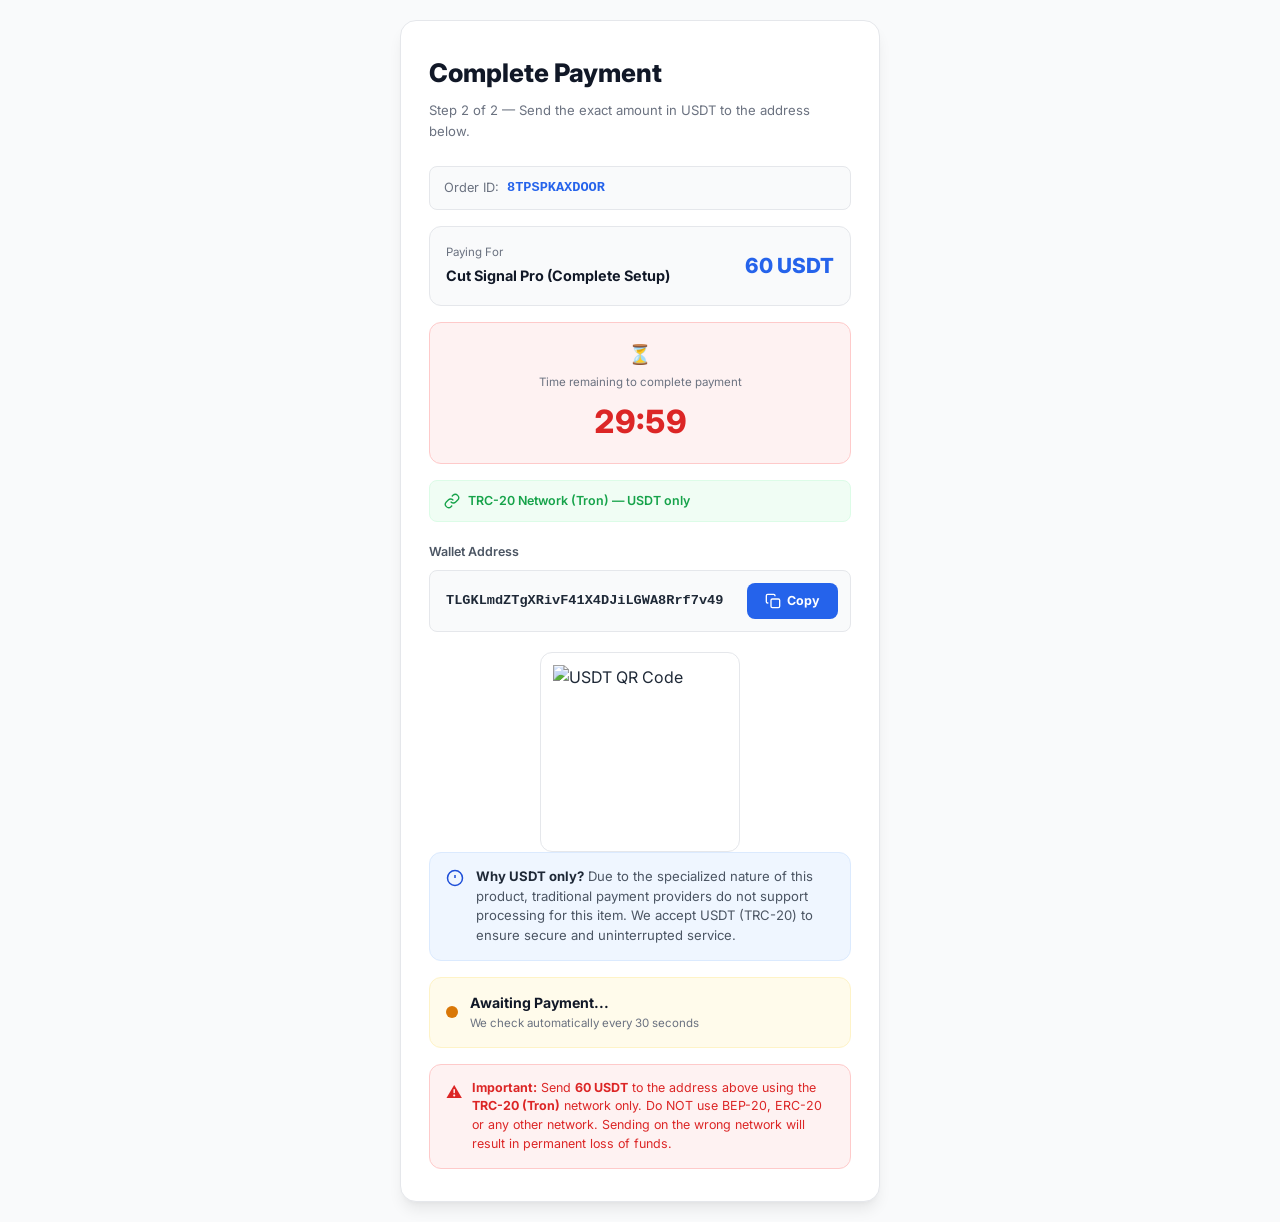
==== payment.html @ 8d777e52 "Add files via upload" ====
<!DOCTYPE html>
<html lang="en">
<head>
    <meta charset="UTF-8">
    <meta name="viewport" content="width=device-width, initial-scale=1.0">
    <title>Complete Payment - Cut Signal Pro</title>
    <link rel="preconnect" href="https://fonts.googleapis.com">
    <link rel="preconnect" href="https://fonts.gstatic.com" crossorigin>
    <link href="https://fonts.googleapis.com/css2?family=Inter:wght@300;400;500;600;700;800;900&display=swap" rel="stylesheet">
    <link rel="stylesheet" href="styles.css">
</head>
<body class="payment-page">

    <div class="payment-wrapper">
        <div class="payment-container">

            <!-- Title -->
            <h1 class="pay-title">Complete Payment</h1>
            <p class="pay-subtitle">Step 2 of 2 — Send the exact amount in USDT to the address below.</p>

            <!-- Order ID -->
            <div class="pay-order-id">
                <span class="pay-order-id__label">Order ID:</span>
                <span class="pay-order-id__value" id="orderId">76ZPMTJX3MH2</span>
            </div>

            <!-- Paying For -->
            <div class="pay-for">
                <div class="pay-for__left">
                    <span class="pay-for__label">Paying For</span>
                    <span class="pay-for__product">Cut Signal Pro (Complete Setup)</span>
                </div>
                <div class="pay-for__right">
                    <span class="pay-for__amount">60 USDT</span>
                </div>
            </div>

            <!-- Countdown Timer -->
            <div class="pay-timer">
                <div class="pay-timer__icon">⏳</div>
                <span class="pay-timer__label">Time remaining to complete payment</span>
                <div class="pay-timer__time" id="payCountdown">29:43</div>
            </div>

            <!-- Network Badge -->
            <div class="pay-network">
                <svg viewBox="0 0 24 24" fill="none" stroke="currentColor" stroke-width="2" width="16" height="16"><path d="M10 13a5 5 0 0 0 7.54.54l3-3a5 5 0 0 0-7.07-7.07l-1.72 1.71"/><path d="M14 11a5 5 0 0 0-7.54-.54l-3 3a5 5 0 0 0 7.07 7.07l1.71-1.71"/></svg>
                <span>TRC-20 Network (Tron) — USDT only</span>
            </div>

            <!-- Wallet Address with QR -->
            <div class="pay-wallet">
                <label class="pay-wallet__label">Wallet Address</label>
                <div class="pay-wallet__box">
                    <code class="pay-wallet__address" id="walletAddress">TLGKLmdZTgXRivF41X4DJiLGWA8Rrf7v49</code>
                    <button class="pay-wallet__copy" onclick="copyWallet()">
                        <svg viewBox="0 0 24 24" fill="none" stroke="currentColor" stroke-width="2" width="16" height="16"><rect x="9" y="9" width="13" height="13" rx="2" ry="2"/><path d="M5 15H4a2 2 0 0 1-2-2V4a2 2 0 0 1 2-2h9a2 2 0 0 1 2 2v1"/></svg>
                        <span id="copyText">Copy</span>
                    </button>
                </div>
                <div class="pay-qr">
                    <img id="qrCode" src="https://api.qrserver.com/v1/create-qr-code/?size=200x200&data=TLGKLmdZTgXRivF41X4DJiLGWA8Rrf7v49&bgcolor=ffffff&color=000000" alt="USDT QR Code" width="200" height="200">
                </div>
            </div>

            <!-- USDT Only Notice -->
            <div class="pay-usdt-notice">
                <svg viewBox="0 0 24 24" fill="none" stroke="currentColor" stroke-width="2" width="18" height="18"><circle cx="12" cy="12" r="10"/><line x1="12" y1="8" x2="12" y2="12"/><line x1="12" y1="16" x2="12.01" y2="16"/></svg>
                <div class="pay-usdt-notice__text">
                    <strong>Why USDT only?</strong> Due to the specialized nature of this product, traditional payment providers do not support processing for this item. We accept USDT (TRC-20) to ensure secure and uninterrupted service.
                </div>
            </div>

            <!-- Awaiting Status -->
            <div class="pay-status">
                <div class="pay-status__dot"></div>
                <div class="pay-status__content">
                    <strong>Awaiting Payment...</strong>
                    <span>We check automatically every 30 seconds</span>
                </div>
            </div>

            <!-- Important Warning -->
            <div class="pay-warning">
                <div class="pay-warning__icon">⚠️</div>
                <div class="pay-warning__content">
                    <strong>Important:</strong> Send <strong>60 USDT</strong> to the address above using the <strong>TRC-20 (Tron)</strong> network only. Do NOT use BEP-20, ERC-20 or any other network. Sending on the wrong network will result in permanent loss of funds.
                </div>
            </div>

        </div>
    </div>

    <script src="script.js"></script>
    <script>
        const walletAddr = 'TLGKLmdZTgXRivF41X4DJiLGWA8Rrf7v49';

        // Countdown Timer (30 minutes)
        let totalSeconds = 30 * 60;
        const countdownEl = document.getElementById('payCountdown');

        function updatePayCountdown() {
            if (totalSeconds <= 0) return;
            totalSeconds--;
            const m = Math.floor(totalSeconds / 60);
            const s = totalSeconds % 60;
            countdownEl.textContent = String(m).padStart(2, '0') + ':' + String(s).padStart(2, '0');
        }
        setInterval(updatePayCountdown, 1000);

        // Generate random Order ID
        const chars = 'ABCDEFGHIJKLMNOPQRSTUVWXYZ0123456789';
        let orderId = '';
        for (let i = 0; i < 12; i++) orderId += chars[Math.floor(Math.random() * chars.length)];
        document.getElementById('orderId').textContent = orderId;

        // Copy wallet
        function copyWallet() {
            navigator.clipboard.writeText(walletAddr).then(() => {
                const btn = document.getElementById('copyText');
                btn.textContent = 'Copied!';
                setTimeout(() => btn.textContent = 'Copy', 2500);
            });
        }
    </script>
</body>
</html>
---- styles.css ----
/* ============================================
   Cut Signal Pro - Trusted Professional Design
   ============================================ */

*, *::before, *::after { margin: 0; padding: 0; box-sizing: border-box; }

html { scroll-behavior: smooth; font-size: 16px; }

:root {
    --blue-600: #2563eb;
    --blue-700: #1d4ed8;
    --blue-50: #eff6ff;
    --blue-100: #dbeafe;
    --green-600: #16a34a;
    --green-50: #f0fdf4;
    --green-100: #dcfce7;
    --red-600: #dc2626;
    --red-50: #fef2f2;
    --amber-600: #d97706;
    --amber-50: #fffbeb;
    --amber-100: #fef3c7;
    --gray-50: #f9fafb;
    --gray-100: #f3f4f6;
    --gray-200: #e5e7eb;
    --gray-300: #d1d5db;
    --gray-400: #9ca3af;
    --gray-500: #6b7280;
    --gray-600: #4b5563;
    --gray-700: #374151;
    --gray-800: #1f2937;
    --gray-900: #111827;
    --white: #ffffff;
    --shadow-sm: 0 1px 2px rgba(0,0,0,0.05);
    --shadow-md: 0 4px 6px -1px rgba(0,0,0,0.07), 0 2px 4px -2px rgba(0,0,0,0.05);
    --shadow-lg: 0 10px 15px -3px rgba(0,0,0,0.08), 0 4px 6px -4px rgba(0,0,0,0.05);
    --shadow-xl: 0 20px 25px -5px rgba(0,0,0,0.08), 0 8px 10px -6px rgba(0,0,0,0.04);
    --radius: 12px;
    --radius-sm: 8px;
    --radius-lg: 16px;
}

body {
    font-family: 'Inter', -apple-system, BlinkMacSystemFont, 'Segoe UI', sans-serif;
    color: var(--gray-800);
    background: var(--white);
    line-height: 1.6;
    overflow-x: hidden;
    -webkit-font-smoothing: antialiased;
}

.container { max-width: 1200px; margin: 0 auto; padding: 0 24px; }
img { max-width: 100%; height: auto; display: block; }
a { text-decoration: none; color: inherit; }

/* === Top Bar === */
.urgency-bar {
    background: var(--blue-600);
    color: #fff;
    padding: 10px 20px;
    text-align: center;
    position: sticky;
    top: 0;
    z-index: 1000;
}

.urgency-bar__inner {
    display: flex;
    align-items: center;
    justify-content: center;
    gap: 14px;
    flex-wrap: wrap;
}

.urgency-bar__flash {
    background: rgba(255,255,255,0.2);
    color: #fff;
    padding: 4px 14px;
    border-radius: 20px;
    font-weight: 700;
    font-size: 0.7rem;
    letter-spacing: 1px;
}

.urgency-bar__text { font-weight: 500; font-size: 0.85rem; }

.countdown { display: flex; align-items: center; gap: 4px; }
.countdown__block { display: flex; flex-direction: column; align-items: center; }
.countdown__number {
    background: rgba(255,255,255,0.2);
    padding: 4px 8px;
    border-radius: 6px;
    font-weight: 800;
    font-size: 0.9rem;
    min-width: 34px;
    text-align: center;
}
.countdown__label { font-size: 0.55rem; font-weight: 600; letter-spacing: 1px; margin-top: 2px; opacity: 0.8; }
.countdown__sep { font-weight: 800; font-size: 1rem; }

/* === Sticky CTA === */
.sticky-cta {
    display: none;
    position: fixed;
    bottom: 0;
    left: 0;
    right: 0;
    background: var(--white);
    border-top: 1px solid var(--gray-200);
    padding: 12px 20px;
    z-index: 999;
    box-shadow: 0 -4px 12px rgba(0,0,0,0.06);
}

.sticky-cta__inner {
    display: flex;
    align-items: center;
    justify-content: space-between;
    max-width: 600px;
    margin: 0 auto;
}

.sticky-cta__old { text-decoration: line-through; color: var(--gray-400); font-size: 0.85rem; }
.sticky-cta__current { font-weight: 800; font-size: 1.15rem; color: var(--blue-600); margin-left: 8px; }

.sticky-cta__btn {
    background: var(--blue-600);
    color: #fff;
    padding: 12px 32px;
    border-radius: var(--radius-sm);
    font-weight: 700;
    font-size: 0.85rem;
    letter-spacing: 0.5px;
    transition: background 0.2s;
}

.sticky-cta__btn:hover { background: var(--blue-700); }

/* === Hero === */
.hero {
    padding: 50px 0 70px;
    background: linear-gradient(180deg, var(--gray-50) 0%, var(--white) 100%);
}

.hero__grid {
    display: grid;
    grid-template-columns: 1fr 1fr;
    gap: 60px;
    align-items: start;
}

.hero__media { position: relative; }

.hero__badge {
    position: absolute;
    top: 16px;
    left: 16px;
    background: var(--red-600);
    color: #fff;
    padding: 8px 18px;
    border-radius: var(--radius-sm);
    font-weight: 700;
    font-size: 0.95rem;
    z-index: 10;
}

.hero__main-image {
    background: var(--white);
    border: 1px solid var(--gray-200);
    border-radius: var(--radius-lg);
    overflow: hidden;
    margin-bottom: 12px;
}

.hero__main-image img {
    width: 100%;
    height: auto;
    min-height: 300px;
    object-fit: contain;
    transition: opacity 0.3s;
    padding: 20px;
}

.hero__thumbs { display: flex; gap: 10px; }

.hero__thumb {
    flex: 1;
    border: 2px solid var(--gray-200);
    border-radius: var(--radius-sm);
    overflow: hidden;
    cursor: pointer;
    background: var(--white);
    padding: 0;
    transition: border-color 0.2s;
}

.hero__thumb.active, .hero__thumb:hover { border-color: var(--blue-600); }
.hero__thumb img { width: 100%; aspect-ratio: 1; object-fit: cover; }

.hero__video {
    margin-top: 20px;
    border-radius: var(--radius-lg);
    overflow: hidden;
    border: 1px solid var(--gray-200);
}

.hero__video video { width: 100%; display: block; }

/* === Hero Content === */
.hero__rating { display: flex; align-items: center; gap: 8px; margin-bottom: 14px; }
.stars { display: flex; gap: 2px; }
.star { width: 18px; height: 18px; fill: #f59e0b; }
.hero__rating-text { font-size: 0.85rem; color: var(--gray-500); }

.hero__title {
    font-size: 2.8rem;
    font-weight: 800;
    line-height: 1.1;
    margin-bottom: 6px;
    letter-spacing: -0.02em;
    color: var(--gray-900);
}

.hero__subtitle { font-size: 1.05rem; color: var(--gray-500); margin-bottom: 24px; }

.hero__benefits { display: flex; flex-direction: column; gap: 10px; margin-bottom: 20px; }

.hero__benefit {
    display: flex;
    align-items: center;
    gap: 12px;
    font-size: 0.92rem;
    font-weight: 500;
    color: var(--gray-700);
}

.hero__benefit-icon { font-size: 1.2rem; width: 28px; text-align: center; }

.hero__gift {
    display: flex;
    align-items: center;
    gap: 10px;
    background: var(--amber-50);
    border: 1px solid var(--amber-100);
    padding: 12px 16px;
    border-radius: var(--radius-sm);
    margin-bottom: 24px;
    font-weight: 600;
    font-size: 0.88rem;
    color: var(--amber-600);
}

.hero__gift-icon { font-size: 1.3rem; }

/* === Buy Box === */
.buybox {
    background: var(--white);
    border: 1px solid var(--gray-200);
    border-radius: var(--radius-lg);
    padding: 28px;
    box-shadow: var(--shadow-lg);
}

.buybox__price { margin-bottom: 20px; }
.buybox__old-price { text-decoration: line-through; color: var(--gray-400); font-size: 1.05rem; margin-right: 10px; }
.buybox__current-price { font-size: 2.4rem; font-weight: 800; color: var(--gray-900); }

.buybox__save {
    background: var(--red-50);
    color: var(--red-600);
    padding: 4px 12px;
    border-radius: 6px;
    font-size: 0.75rem;
    font-weight: 700;
    display: inline-block;
    margin-top: 8px;
}

.buybox__product-card {
    background: var(--blue-50);
    border: 2px solid var(--blue-600);
    border-radius: var(--radius);
    padding: 20px;
    margin-bottom: 20px;
}

.buybox__product-header { display: flex; align-items: center; justify-content: space-between; margin-bottom: 4px; }
.buybox__product-title { font-size: 1.1rem; font-weight: 700; color: var(--gray-900); }

.buybox__product-badge {
    background: var(--blue-600);
    color: #fff;
    padding: 4px 10px;
    border-radius: 6px;
    font-size: 0.65rem;
    font-weight: 700;
    letter-spacing: 1px;
}

.buybox__product-sub { font-size: 0.82rem; color: var(--gray-500); margin-bottom: 16px; }

.buybox__bundle-items { display: flex; align-items: center; justify-content: center; gap: 8px; flex-wrap: wrap; }

.buybox__bundle-item {
    display: flex;
    flex-direction: column;
    align-items: center;
    gap: 6px;
    flex: 1;
    min-width: 100px;
    text-align: center;
}

.buybox__bundle-item img {
    width: 70px;
    height: 70px;
    object-fit: contain;
    background: var(--white);
    border-radius: 10px;
    padding: 6px;
    border: 1px solid var(--gray-200);
}

.buybox__bundle-doc {
    width: 70px;
    height: 70px;
    background: var(--white);
    border-radius: 10px;
    display: flex;
    align-items: center;
    justify-content: center;
    border: 1px solid var(--gray-200);
}

.buybox__bundle-doc svg { width: 32px; height: 32px; stroke: var(--gray-600); }
.buybox__bundle-item span { font-size: 0.72rem; font-weight: 600; color: var(--gray-600); }
.buybox__bundle-plus { font-size: 1.2rem; font-weight: 800; color: var(--gray-400); flex-shrink: 0; }

.buybox__shipping {
    display: flex;
    align-items: center;
    gap: 8px;
    padding: 14px 0;
    border-top: 1px solid var(--gray-200);
    font-size: 0.82rem;
    color: var(--green-600);
    font-weight: 600;
}

.buybox__shipping-icon { width: 18px; height: 18px; flex-shrink: 0; }

.buybox__cta {
    width: 100%;
    display: flex;
    align-items: center;
    justify-content: center;
    gap: 10px;
    background: var(--blue-600);
    color: #fff;
    border: none;
    padding: 18px 32px;
    border-radius: var(--radius);
    font-size: 1.05rem;
    font-weight: 700;
    letter-spacing: 0.5px;
    cursor: pointer;
    transition: background 0.2s;
    margin-top: 16px;
    font-family: inherit;
}

.buybox__cta:hover { background: var(--blue-700); }
.buybox__cta-icon { width: 20px; height: 20px; }

.buybox__usdt-notice {
    display: flex;
    align-items: flex-start;
    gap: 10px;
    background: var(--amber-50);
    border: 1px solid var(--amber-100);
    padding: 14px;
    border-radius: var(--radius-sm);
    margin-top: 16px;
    font-size: 0.78rem;
    color: var(--amber-600);
    line-height: 1.5;
}

.buybox__usdt-notice svg { width: 20px; height: 20px; flex-shrink: 0; stroke: var(--amber-600); margin-top: 1px; }

.buybox__guarantee {
    display: flex;
    align-items: center;
    justify-content: center;
    gap: 8px;
    margin-top: 14px;
    font-size: 0.82rem;
    color: var(--green-600);
    font-weight: 600;
}

.buybox__guarantee svg { width: 18px; height: 18px; }

/* === Social Proof === */
.social-proof {
    background: var(--gray-50);
    border-top: 1px solid var(--gray-200);
    border-bottom: 1px solid var(--gray-200);
    padding: 36px 0;
}

.social-proof__grid { display: flex; align-items: center; justify-content: center; gap: 40px; flex-wrap: wrap; }
.social-proof__item { text-align: center; }
.social-proof__number { display: block; font-size: 1.5rem; font-weight: 800; color: var(--gray-900); }
.social-proof__label { display: block; font-size: 0.78rem; color: var(--gray-500); margin-top: 4px; }
.social-proof__divider { width: 1px; height: 40px; background: var(--gray-300); }

/* === Section Titles === */
.section-title {
    font-size: 2.2rem;
    font-weight: 800;
    text-align: center;
    margin-bottom: 8px;
    letter-spacing: -0.02em;
    color: var(--gray-900);
}

.section-subtitle { text-align: center; color: var(--gray-500); font-size: 0.95rem; margin-bottom: 40px; }

/* === Features === */
.features { padding: 80px 0; }

.features__grid { display: grid; grid-template-columns: repeat(4, 1fr); gap: 24px; }

.feature-card {
    background: var(--white);
    border: 1px solid var(--gray-200);
    border-radius: var(--radius-lg);
    padding: 32px 24px;
    text-align: center;
    transition: box-shadow 0.2s, transform 0.2s;
}

.feature-card:hover {
    box-shadow: var(--shadow-lg);
    transform: translateY(-2px);
}

.feature-card__icon {
    width: 56px;
    height: 56px;
    background: var(--blue-50);
    border-radius: 14px;
    display: flex;
    align-items: center;
    justify-content: center;
    margin: 0 auto 16px;
}

.feature-card__icon svg { width: 26px; height: 26px; stroke: var(--blue-600); }
.feature-card__title { font-size: 1rem; font-weight: 700; margin-bottom: 8px; color: var(--gray-900); }
.feature-card__text { font-size: 0.85rem; color: var(--gray-500); line-height: 1.5; }

/* === Infographic === */
.infographic { padding: 60px 0; background: var(--gray-50); }

.infographic__image {
    max-width: 900px;
    margin: 0 auto;
    border-radius: var(--radius-lg);
    overflow: hidden;
    border: 1px solid var(--gray-200);
}

/* === CTA Section === */
.cta-section { padding: 80px 0; }

.cta-section__inner {
    background: var(--blue-50);
    border: 1px solid var(--blue-100);
    border-radius: var(--radius-lg);
    padding: 60px 40px;
    text-align: center;
}

.cta-section__title { font-size: 2rem; font-weight: 800; margin-bottom: 14px; color: var(--gray-900); }
.cta-section__text { font-size: 1rem; color: var(--gray-600); max-width: 600px; margin: 0 auto 28px; line-height: 1.6; }

.cta-section__badges { display: flex; justify-content: center; gap: 28px; margin-bottom: 28px; flex-wrap: wrap; }

.trust-badge { display: flex; align-items: center; gap: 8px; font-size: 0.88rem; font-weight: 600; color: var(--gray-700); }
.trust-badge svg { width: 20px; height: 20px; stroke: var(--green-600); }

.cta-section__btn {
    display: inline-block;
    background: var(--blue-600);
    color: #fff;
    padding: 18px 48px;
    border-radius: var(--radius);
    font-weight: 700;
    font-size: 1rem;
    letter-spacing: 0.5px;
    transition: background 0.2s;
}

.cta-section__btn:hover { background: var(--blue-700); }

/* === Security === */
.security { padding: 50px 0; background: var(--gray-50); }

.security__inner {
    display: flex;
    align-items: center;
    gap: 20px;
    max-width: 700px;
    margin: 0 auto;
    background: var(--white);
    border: 1px solid var(--gray-200);
    padding: 28px;
    border-radius: var(--radius-lg);
    box-shadow: var(--shadow-sm);
}

.security__icon {
    width: 56px;
    height: 56px;
    background: var(--green-50);
    border-radius: 14px;
    display: flex;
    align-items: center;
    justify-content: center;
    flex-shrink: 0;
}

.security__icon svg { width: 28px; height: 28px; stroke: var(--green-600); }
.security__title { font-size: 1.15rem; font-weight: 700; margin-bottom: 4px; color: var(--gray-900); }
.security__text { font-size: 0.88rem; color: var(--gray-500); }

/* === Reviews === */
.reviews { padding: 80px 0; }

.reviews__grid { display: grid; grid-template-columns: repeat(3, 1fr); gap: 24px; }

.review-card {
    background: var(--white);
    border: 1px solid var(--gray-200);
    border-radius: var(--radius-lg);
    padding: 28px;
    transition: box-shadow 0.2s;
}

.review-card:hover { box-shadow: var(--shadow-lg); }
.review-card__stars { display: flex; gap: 2px; margin-bottom: 14px; }
.review-card__stars .star { width: 16px; height: 16px; }

.review-card__text {
    font-size: 0.9rem;
    line-height: 1.6;
    color: var(--gray-600);
    margin-bottom: 18px;
    font-style: italic;
}

.review-card__author { display: flex; align-items: center; gap: 12px; }

.review-card__avatar { width: 44px; height: 44px; border-radius: 50%; object-fit: cover; border: 2px solid var(--gray-200); }
.review-card__name { display: block; font-weight: 700; font-size: 0.88rem; color: var(--gray-900); }
.review-card__badge { display: block; font-size: 0.72rem; color: var(--green-600); font-weight: 600; }

/* === FAQ === */
.faq { padding: 80px 0; background: var(--gray-50); }
.faq__list { max-width: 700px; margin: 0 auto; }

.faq__item {
    background: var(--white);
    border: 1px solid var(--gray-200);
    border-radius: var(--radius);
    margin-bottom: 10px;
    overflow: hidden;
}

.faq__question {
    width: 100%;
    display: flex;
    align-items: center;
    justify-content: space-between;
    padding: 18px 20px;
    background: none;
    border: none;
    cursor: pointer;
    font-size: 0.95rem;
    font-weight: 600;
    text-align: left;
    color: var(--gray-800);
    font-family: inherit;
    transition: background 0.2s;
}

.faq__question:hover { background: var(--gray-50); }
.faq__icon { width: 20px; height: 20px; flex-shrink: 0; stroke: var(--gray-400); transition: transform 0.3s; }
.faq__item.active .faq__icon { transform: rotate(180deg); stroke: var(--blue-600); }

.faq__answer { max-height: 0; overflow: hidden; transition: max-height 0.3s ease, padding 0.3s ease; }
.faq__item.active .faq__answer { max-height: 200px; padding: 0 20px 18px; }
.faq__answer p { font-size: 0.88rem; color: var(--gray-500); line-height: 1.6; }

/* === Final CTA === */
.final-cta { padding: 80px 0; }

.final-cta__inner {
    background: var(--gray-900);
    border-radius: var(--radius-lg);
    padding: 60px 40px;
    text-align: center;
    color: #fff;
}

.final-cta__badge {
    display: inline-block;
    background: rgba(255,255,255,0.1);
    padding: 6px 18px;
    border-radius: 20px;
    font-size: 0.72rem;
    font-weight: 700;
    letter-spacing: 1px;
    margin-bottom: 20px;
    color: rgba(255,255,255,0.7);
}

.final-cta__title { font-size: 2rem; font-weight: 800; margin-bottom: 12px; }
.final-cta__text { font-size: 1rem; opacity: 0.7; margin-bottom: 24px; }

.final-cta__price { margin-bottom: 24px; }
.final-cta__old { text-decoration: line-through; font-size: 1.2rem; opacity: 0.5; margin-right: 10px; }
.final-cta__current { font-size: 2.6rem; font-weight: 800; }

.final-cta__btn {
    display: inline-block;
    background: var(--white);
    color: var(--gray-900);
    padding: 18px 48px;
    border-radius: var(--radius);
    font-weight: 700;
    font-size: 1rem;
    letter-spacing: 0.5px;
    transition: all 0.2s;
}

.final-cta__btn:hover { background: var(--gray-100); transform: translateY(-1px); }

.final-cta__trust {
    display: flex;
    justify-content: center;
    gap: 24px;
    margin-top: 24px;
    font-size: 0.85rem;
    font-weight: 600;
    opacity: 0.6;
    flex-wrap: wrap;
}

/* === Footer === */
.footer {
    background: var(--gray-50);
    border-top: 1px solid var(--gray-200);
    padding: 50px 0 30px;
}

.footer__inner { text-align: center; }
.footer__logo { font-size: 1.3rem; font-weight: 800; display: block; margin-bottom: 4px; color: var(--gray-900); }
.footer__tagline { font-size: 0.82rem; color: var(--gray-500); margin-bottom: 24px; }

.footer__links { display: flex; justify-content: center; gap: 24px; margin-bottom: 24px; flex-wrap: wrap; }
.footer__links a { font-size: 0.82rem; color: var(--gray-500); transition: color 0.2s; }
.footer__links a:hover { color: var(--blue-600); }

.footer__payment { margin-bottom: 24px; }
.footer__payment-label { font-size: 0.78rem; color: var(--gray-400); display: block; margin-bottom: 8px; }
.footer__payment-icons { display: flex; justify-content: center; gap: 8px; }

.payment-icon {
    background: var(--green-50);
    border: 1px solid var(--green-100);
    padding: 6px 14px;
    border-radius: 8px;
    font-size: 0.75rem;
    font-weight: 700;
    color: var(--green-600);
    display: flex;
    align-items: center;
    gap: 6px;
}

.footer__copyright { font-size: 0.72rem; color: var(--gray-400); }

/* === Checkout Pages === */
.checkout-page { background: var(--gray-50); }
.policy-page { background: var(--gray-50); }

.checkout-header {
    background: var(--white);
    border-bottom: 1px solid var(--gray-200);
    padding: 16px 0;
}

.checkout-header__inner { display: flex; align-items: center; justify-content: space-between; }
.checkout-header__logo { font-size: 1.2rem; font-weight: 800; color: var(--blue-600); }
.checkout-header__secure { display: flex; align-items: center; gap: 6px; font-size: 0.82rem; color: var(--green-600); font-weight: 600; }
.checkout-header__secure svg { width: 16px; height: 16px; }
.checkout-header__back { font-size: 0.85rem; color: var(--gray-500); transition: color 0.2s; }
.checkout-header__back:hover { color: var(--blue-600); }

.checkout { padding: 40px 0 80px; }

.checkout__grid { display: grid; grid-template-columns: 1fr 400px; gap: 40px; align-items: start; }

.checkout__step-title {
    font-size: 1.15rem;
    font-weight: 700;
    margin-bottom: 20px;
    padding-bottom: 12px;
    border-bottom: 1px solid var(--gray-200);
    color: var(--gray-900);
}

.checkout__step-title--mt { margin-top: 30px; }

.form-group { margin-bottom: 16px; }

.form-group label {
    display: block;
    font-size: 0.82rem;
    font-weight: 600;
    margin-bottom: 6px;
    color: var(--gray-700);
}

.form-group input,
.form-group select,
.form-group textarea {
    width: 100%;
    padding: 12px 14px;
    border: 1px solid var(--gray-300);
    border-radius: var(--radius-sm);
    font-size: 0.9rem;
    font-family: inherit;
    transition: border-color 0.2s, box-shadow 0.2s;
    background: var(--white);
    color: var(--gray-800);
}

.form-group input:focus,
.form-group select:focus,
.form-group textarea:focus {
    outline: none;
    border-color: var(--blue-600);
    box-shadow: 0 0 0 3px rgba(37,99,235,0.1);
}

.form-group select option { background: var(--white); }

.form-row { display: grid; grid-template-columns: 1fr 1fr; gap: 16px; }
.form-row--3 { grid-template-columns: 1fr 1fr 1fr; }

.checkout__summary-card {
    background: var(--white);
    border: 1px solid var(--gray-200);
    border-radius: var(--radius-lg);
    padding: 24px;
    box-shadow: var(--shadow-md);
    position: sticky;
    top: 80px;
}

.checkout__summary-title { font-size: 1.1rem; font-weight: 700; margin-bottom: 20px; color: var(--gray-900); }

.checkout__summary-product {
    display: flex;
    align-items: center;
    gap: 12px;
    padding-bottom: 16px;
    border-bottom: 1px solid var(--gray-200);
    margin-bottom: 16px;
}

.checkout__summary-img {
    width: 64px;
    height: 64px;
    object-fit: contain;
    background: var(--gray-50);
    border-radius: 10px;
    padding: 4px;
    border: 1px solid var(--gray-200);
}

.checkout__summary-info { flex: 1; }
.checkout__summary-name { display: block; font-weight: 700; font-size: 0.85rem; color: var(--gray-900); }
.checkout__summary-desc { display: block; font-size: 0.75rem; color: var(--gray-500); margin-top: 2px; }
.checkout__summary-price { font-weight: 700; font-size: 0.95rem; white-space: nowrap; color: var(--gray-900); }

.checkout__summary-line { display: flex; justify-content: space-between; font-size: 0.88rem; margin-bottom: 8px; color: var(--gray-600); }
.checkout__summary-free { color: var(--green-600); font-weight: 700; }
.checkout__summary-divider { border-top: 1px solid var(--gray-200); margin: 12px 0; }
.checkout__summary-total { font-weight: 700; font-size: 1.1rem; color: var(--gray-900); }

.checkout__submit {
    width: 100%;
    display: flex;
    align-items: center;
    justify-content: center;
    gap: 10px;
    background: var(--blue-600);
    color: #fff;
    border: none;
    padding: 16px 32px;
    border-radius: var(--radius);
    font-size: 1rem;
    font-weight: 700;
    letter-spacing: 0.5px;
    cursor: pointer;
    transition: background 0.2s;
    margin-top: 16px;
    font-family: inherit;
}

.checkout__submit--email { display: flex; }
.checkout__submit:hover { background: var(--blue-700); }

.checkout__usdt-notice {
    display: flex;
    align-items: flex-start;
    gap: 10px;
    background: var(--amber-50);
    border: 1px solid var(--amber-100);
    padding: 14px;
    border-radius: var(--radius-sm);
    margin-top: 16px;
    font-size: 0.75rem;
    color: var(--amber-600);
    line-height: 1.5;
}

.checkout__usdt-notice svg { flex-shrink: 0; stroke: var(--amber-600); margin-top: 1px; }
.checkout__usdt-notice p { margin-top: 4px; }

.checkout__guarantee {
    display: flex;
    align-items: center;
    justify-content: center;
    gap: 8px;
    margin-top: 14px;
    font-size: 0.8rem;
    color: var(--green-600);
    font-weight: 600;
}

.checkout__buyer-info {
    background: var(--gray-50);
    border: 1px solid var(--gray-200);
    border-radius: var(--radius-sm);
    padding: 14px;
    margin-top: 16px;
}

.checkout__buyer-info h4 { font-size: 0.8rem; font-weight: 700; margin-bottom: 6px; color: var(--gray-700); }
.checkout__buyer-info p { font-size: 0.8rem; color: var(--gray-500); margin-bottom: 2px; }

/* === Payment Page === */
.payment-page {
    background: var(--gray-50);
    min-height: 100vh;
    display: flex;
    align-items: center;
    justify-content: center;
    padding: 20px;
}

.payment-wrapper { width: 100%; max-width: 480px; }

.payment-container {
    background: var(--white);
    border: 1px solid var(--gray-200);
    border-radius: var(--radius-lg);
    padding: 32px 28px;
    box-shadow: var(--shadow-lg);
}

.pay-title { font-size: 1.6rem; font-weight: 800; margin-bottom: 6px; color: var(--gray-900); }
.pay-subtitle { font-size: 0.82rem; color: var(--gray-500); margin-bottom: 24px; }

.pay-order-id {
    background: var(--gray-50);
    border: 1px solid var(--gray-200);
    border-radius: var(--radius-sm);
    padding: 10px 14px;
    margin-bottom: 16px;
    display: flex;
    align-items: center;
    gap: 8px;
}

.pay-order-id__label { font-size: 0.8rem; color: var(--gray-500); }
.pay-order-id__value { font-family: 'Courier New', monospace; font-weight: 700; font-size: 0.85rem; color: var(--blue-600); }

.pay-for {
    background: var(--gray-50);
    border: 1px solid var(--gray-200);
    border-radius: var(--radius);
    padding: 16px;
    margin-bottom: 16px;
    display: flex;
    align-items: center;
    justify-content: space-between;
}

.pay-for__label { display: block; font-size: 0.72rem; color: var(--gray-500); margin-bottom: 2px; }
.pay-for__product { font-size: 0.9rem; font-weight: 700; color: var(--gray-900); }
.pay-for__amount { font-size: 1.3rem; font-weight: 800; color: var(--blue-600); white-space: nowrap; }

.pay-timer {
    background: var(--red-50);
    border: 1px solid #fecaca;
    border-radius: var(--radius);
    padding: 16px;
    margin-bottom: 16px;
    text-align: center;
}

.pay-timer__icon { font-size: 1.2rem; margin-bottom: 4px; }
.pay-timer__label { display: block; font-size: 0.72rem; color: var(--gray-500); margin-bottom: 4px; }
.pay-timer__time { font-size: 2rem; font-weight: 800; color: var(--red-600); font-variant-numeric: tabular-nums; }

.pay-network {
    background: var(--green-50);
    border: 1px solid var(--green-100);
    border-radius: var(--radius-sm);
    padding: 10px 14px;
    margin-bottom: 20px;
    display: flex;
    align-items: center;
    gap: 8px;
    font-size: 0.78rem;
    font-weight: 600;
    color: var(--green-600);
}

.pay-network svg { stroke: var(--green-600); flex-shrink: 0; }

.pay-wallet__label { display: block; font-size: 0.78rem; font-weight: 600; color: var(--gray-600); margin-bottom: 8px; }

.pay-wallet__box {
    display: flex;
    align-items: center;
    gap: 8px;
    background: var(--gray-50);
    border: 1px solid var(--gray-200);
    border-radius: var(--radius-sm);
    padding: 12px 12px 12px 16px;
    margin-bottom: 20px;
}

.pay-wallet__address {
    flex: 1;
    font-family: 'Courier New', monospace;
    font-size: 0.85rem;
    font-weight: 700;
    word-break: break-all;
    color: var(--gray-800);
    line-height: 1.4;
}

.pay-wallet__copy {
    display: flex;
    align-items: center;
    gap: 6px;
    background: var(--blue-600);
    color: #fff;
    border: none;
    padding: 10px 18px;
    border-radius: var(--radius-sm);
    font-size: 0.78rem;
    font-weight: 700;
    cursor: pointer;
    white-space: nowrap;
    transition: background 0.2s;
    font-family: inherit;
    flex-shrink: 0;
}

.pay-wallet__copy:hover { background: var(--blue-700); }

.pay-qr { display: flex; justify-content: center; margin-top: 16px; }
.pay-qr img { border: 1px solid var(--gray-200); border-radius: var(--radius); padding: 12px; background: var(--white); }

.pay-usdt-notice {
    display: flex;
    align-items: flex-start;
    gap: 12px;
    background: var(--blue-50);
    border: 1px solid var(--blue-100);
    border-radius: var(--radius);
    padding: 14px 16px;
    margin-bottom: 16px;
    color: var(--blue-700);
}

.pay-usdt-notice svg { flex-shrink: 0; margin-top: 2px; }

.pay-usdt-notice__text {
    font-size: 0.82rem;
    color: var(--gray-600);
    line-height: 1.5;
}

.pay-usdt-notice__text strong { color: var(--gray-800); }

.pay-status {
    display: flex;
    align-items: center;
    gap: 12px;
    background: var(--amber-50);
    border: 1px solid var(--amber-100);
    border-radius: var(--radius);
    padding: 14px 16px;
    margin-bottom: 16px;
}

.pay-status__dot {
    width: 12px;
    height: 12px;
    background: var(--amber-600);
    border-radius: 50%;
    animation: blink 1.5s infinite;
    flex-shrink: 0;
}

@keyframes blink { 0%, 100% { opacity: 1; } 50% { opacity: 0.3; } }

.pay-status__content { display: flex; flex-direction: column; }
.pay-status__content strong { font-size: 0.88rem; color: var(--gray-900); }
.pay-status__content span { font-size: 0.72rem; color: var(--gray-500); }

.pay-warning {
    display: flex;
    align-items: flex-start;
    gap: 10px;
    background: var(--red-50);
    border: 1px solid #fecaca;
    border-radius: var(--radius);
    padding: 14px 16px;
    font-size: 0.78rem;
    color: var(--red-600);
    line-height: 1.5;
}

.pay-warning__icon { font-size: 1rem; flex-shrink: 0; margin-top: 1px; }

/* === Policy Pages === */
.policy { padding: 60px 0; }

.policy__content {
    max-width: 800px;
    margin: 0 auto;
    background: var(--white);
    border: 1px solid var(--gray-200);
    padding: 40px;
    border-radius: var(--radius-lg);
    box-shadow: var(--shadow-sm);
}

.policy__content h1 { font-size: 2rem; font-weight: 800; margin-bottom: 8px; color: var(--gray-900); }
.policy__updated { font-size: 0.85rem; color: var(--gray-400); margin-bottom: 30px; }
.policy__content h2 { font-size: 1.15rem; font-weight: 700; margin-top: 28px; margin-bottom: 10px; color: var(--gray-900); }
.policy__content p { font-size: 0.9rem; color: var(--gray-600); line-height: 1.7; margin-bottom: 10px; }
.policy__content ul, .policy__content ol { padding-left: 24px; margin-bottom: 12px; }
.policy__content li { font-size: 0.9rem; color: var(--gray-600); line-height: 1.7; margin-bottom: 4px; }
.policy__content a { color: var(--blue-600); font-weight: 600; }

/* === Track Order === */
.track-order { padding: 60px 0; }

.track-order__card {
    max-width: 500px;
    margin: 0 auto;
    background: var(--white);
    border: 1px solid var(--gray-200);
    border-radius: var(--radius-lg);
    padding: 40px;
    text-align: center;
    box-shadow: var(--shadow-lg);
}

.track-order__icon { margin-bottom: 20px; }
.track-order__icon svg { stroke: var(--blue-600); }
.track-order__title { font-size: 1.8rem; font-weight: 800; margin-bottom: 8px; color: var(--gray-900); }
.track-order__text { font-size: 0.9rem; color: var(--gray-500); margin-bottom: 24px; }
.track-order__form { margin-bottom: 20px; }

.track-order__btn {
    width: 100%;
    background: var(--blue-600);
    color: #fff;
    border: none;
    padding: 14px;
    border-radius: var(--radius);
    font-size: 0.95rem;
    font-weight: 700;
    letter-spacing: 0.5px;
    cursor: pointer;
    transition: background 0.2s;
    font-family: inherit;
}

.track-order__btn:hover { background: var(--blue-700); }

.track-order__status {
    background: var(--green-50);
    border: 1px solid var(--green-100);
    border-radius: var(--radius);
    padding: 24px;
    margin-top: 20px;
}

.track-order__status svg { stroke: var(--green-600); }
.track-order__status h3 { font-size: 1.1rem; font-weight: 700; margin: 10px 0 6px; color: var(--gray-900); }
.track-order__status p { font-size: 0.85rem; color: var(--gray-500); }

.track-order__help { margin-top: 24px; }
.track-order__help p { font-size: 0.85rem; color: var(--gray-500); margin-bottom: 4px; }
.track-order__help-link { color: var(--blue-600); font-weight: 600; font-size: 0.9rem; }

/* === Responsive === */
@media (max-width: 992px) {
    .hero__grid { grid-template-columns: 1fr; gap: 40px; }
    .features__grid { grid-template-columns: repeat(2, 1fr); }
    .reviews__grid { grid-template-columns: 1fr; }
    .sticky-cta { display: block; }
    .checkout__grid { grid-template-columns: 1fr; }
    .checkout__summary-card { position: static; }
}

@media (max-width: 768px) {
    .hero__title { font-size: 2rem; }
    .buybox__current-price { font-size: 1.8rem; }
    .section-title { font-size: 1.6rem; }
    .social-proof__grid { gap: 20px; }
    .social-proof__divider { display: none; }
    .features__grid { grid-template-columns: 1fr; }
    .cta-section__inner, .final-cta__inner { padding: 40px 24px; }
    .urgency-bar__text { font-size: 0.72rem; }
    .countdown__number { min-width: 28px; font-size: 0.8rem; }
    .form-row, .form-row--3 { grid-template-columns: 1fr; }
    .payment-container { padding: 24px 20px; }
    .reviews__grid { grid-template-columns: 1fr; }
}

@media (max-width: 480px) {
    .hero__title { font-size: 1.7rem; }
    .urgency-bar { padding: 8px 12px; }
    .urgency-bar__flash { font-size: 0.6rem; padding: 3px 8px; }
    .buybox { padding: 20px; }
    .buybox__bundle-items { gap: 4px; }
    .buybox__bundle-item { min-width: 70px; }
    .buybox__bundle-item img { width: 50px; height: 50px; }
    .policy__content { padding: 24px; }
    .pay-title { font-size: 1.3rem; }
    .pay-timer__time { font-size: 1.6rem; }
}

@keyframes fadeInUp {
    from { opacity: 0; transform: translateY(24px); }
    to { opacity: 1; transform: translateY(0); }
}

.hero__content { animation: fadeInUp 0.6s ease-out; }
.hero__media { animation: fadeInUp 0.6s ease-out 0.15s both; }

/* === Reviews Section === */
.reviews { padding: 80px 0; }
.reviews__grid { display: grid; grid-template-columns: repeat(auto-fill, minmax(300px, 1fr)); gap: 24px; margin-top: 40px; }
.review-card__header { display: flex; align-items: center; gap: 12px; margin-bottom: 16px; }
.review-card__photo { width: 100%; height: 200px; object-fit: cover; border-radius: 8px; margin-bottom: 14px; }
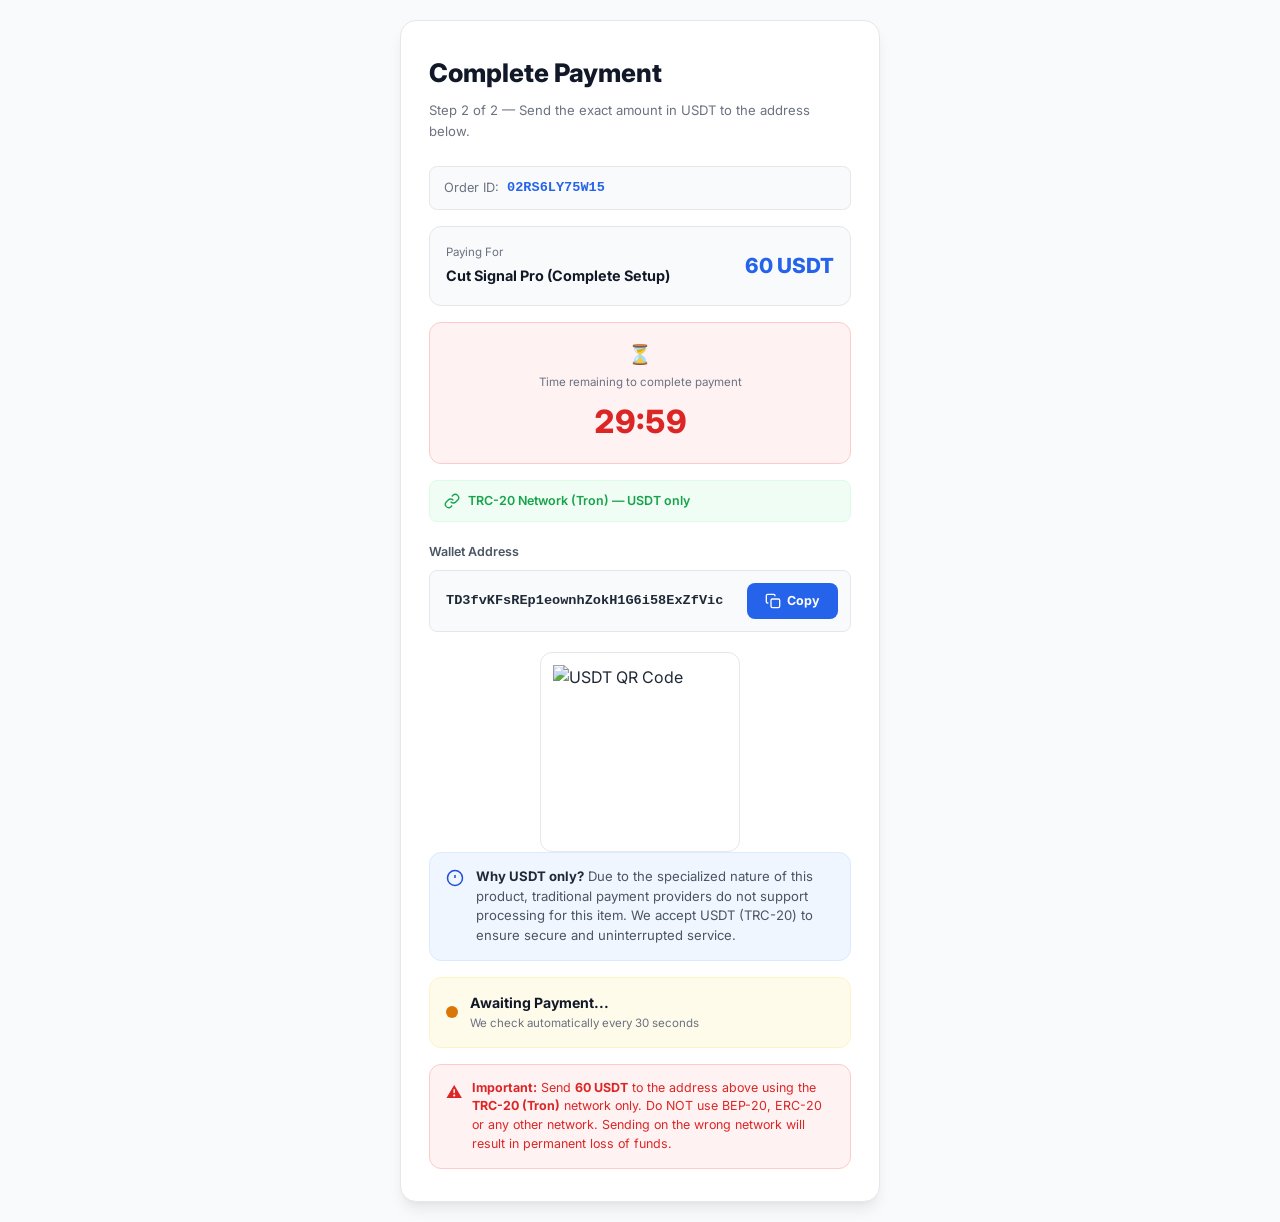
==== commit 2debd779: "Update USDT wallet address" ====
--- a/payment.html
+++ b/payment.html
@@ -52,14 +52,14 @@
             <div class="pay-wallet">
                 <label class="pay-wallet__label">Wallet Address</label>
                 <div class="pay-wallet__box">
-                    <code class="pay-wallet__address" id="walletAddress">TLGKLmdZTgXRivF41X4DJiLGWA8Rrf7v49</code>
+                    <code class="pay-wallet__address" id="walletAddress">TD3fvKFsREp1eownhZokH1G6i58ExZfVic</code>
                     <button class="pay-wallet__copy" onclick="copyWallet()">
                         <svg viewBox="0 0 24 24" fill="none" stroke="currentColor" stroke-width="2" width="16" height="16"><rect x="9" y="9" width="13" height="13" rx="2" ry="2"/><path d="M5 15H4a2 2 0 0 1-2-2V4a2 2 0 0 1 2-2h9a2 2 0 0 1 2 2v1"/></svg>
                         <span id="copyText">Copy</span>
                     </button>
                 </div>
                 <div class="pay-qr">
-                    <img id="qrCode" src="https://api.qrserver.com/v1/create-qr-code/?size=200x200&data=TLGKLmdZTgXRivF41X4DJiLGWA8Rrf7v49&bgcolor=ffffff&color=000000" alt="USDT QR Code" width="200" height="200">
+                    <img id="qrCode" src="https://api.qrserver.com/v1/create-qr-code/?size=200x200&data=TD3fvKFsREp1eownhZokH1G6i58ExZfVic&bgcolor=ffffff&color=000000" alt="USDT QR Code" width="200" height="200">
                 </div>
             </div>
 
@@ -93,7 +93,7 @@
 
     <script src="script.js"></script>
     <script>
-        const walletAddr = 'TLGKLmdZTgXRivF41X4DJiLGWA8Rrf7v49';
+        const walletAddr = 'TD3fvKFsREp1eownhZokH1G6i58ExZfVic';
 
         // Countdown Timer (30 minutes)
         let totalSeconds = 30 * 60;
